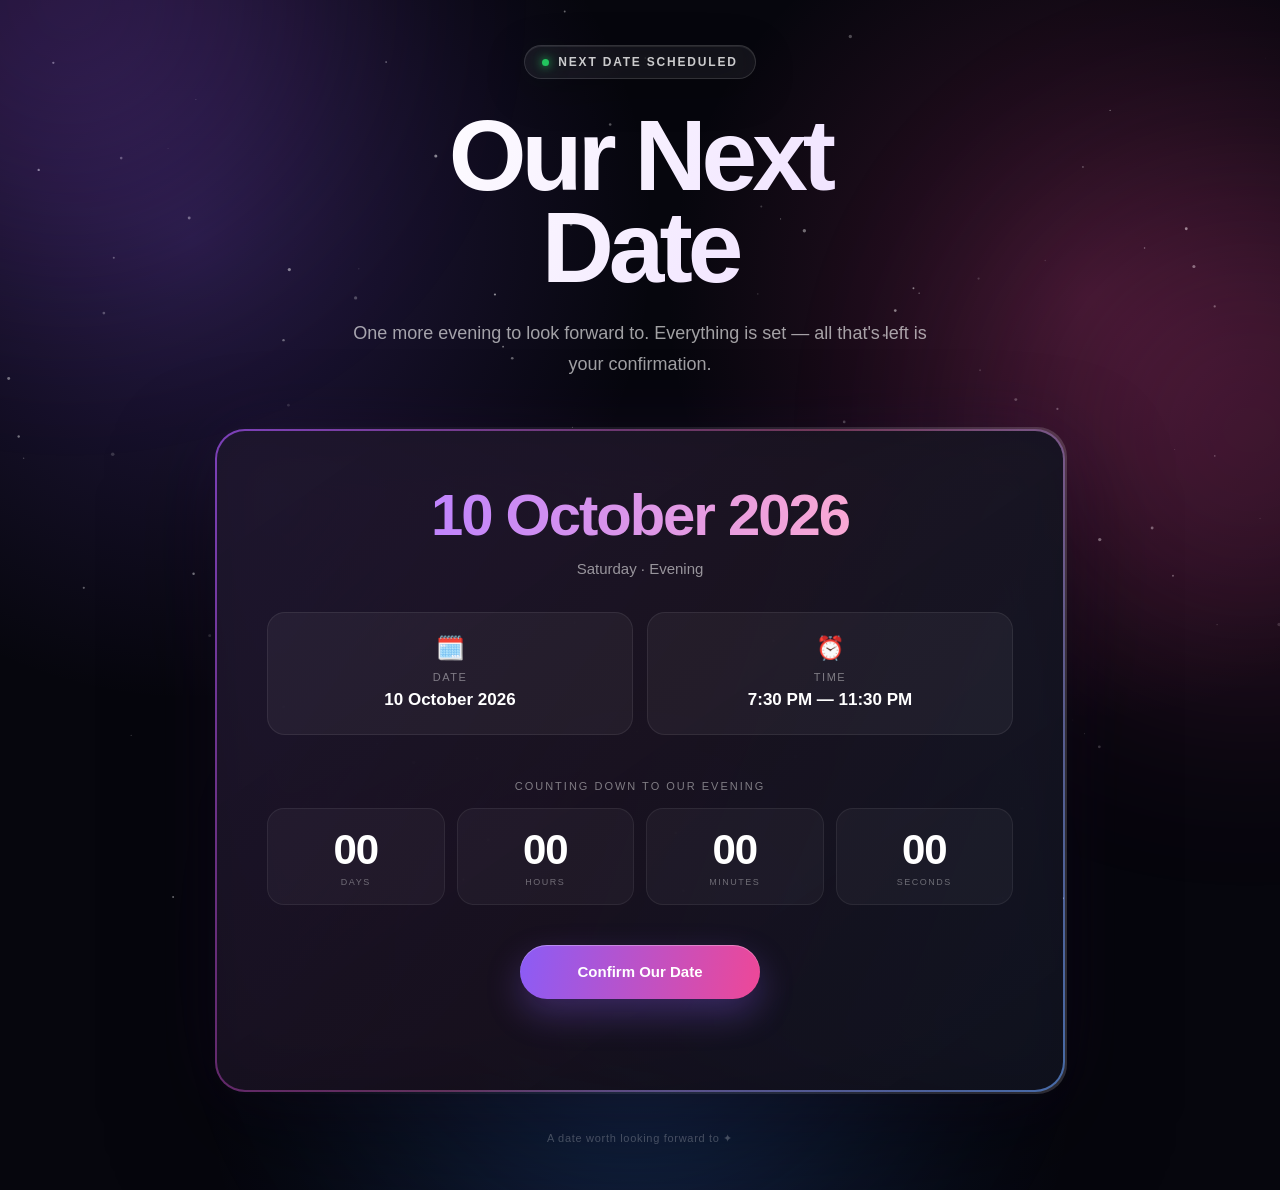
==== datevs2/index.html @ f415f87b "Update print statement from 'Hello' to 'Goodbye'" ====
<!DOCTYPE html>
<html lang="en">
<head>
<meta charset="UTF-8">

<meta
    name="viewport"
    content="width=device-width, initial-scale=1.0, viewport-fit=cover"
>

<meta name="theme-color" content="#06060d">

<title>Our Next Date</title>

<style>

/* =========================================================
   RESET
========================================================= */

* {
    margin: 0;
    padding: 0;
    box-sizing: border-box;
}

html {
    width: 100%;
    min-height: 100%;
    scroll-behavior: smooth;
}

body {
    width: 100%;
    min-height: 100vh;
    min-height: 100dvh;

    overflow-x: hidden;

    font-family:
        Inter,
        -apple-system,
        BlinkMacSystemFont,
        "Segoe UI",
        Roboto,
        Helvetica,
        Arial,
        sans-serif;

    color: #ffffff;

    background:
        radial-gradient(
            circle at 15% 20%,
            rgba(139, 92, 246, 0.22),
            transparent 32%
        ),
        radial-gradient(
            circle at 85% 25%,
            rgba(236, 72, 153, 0.20),
            transparent 30%
        ),
        radial-gradient(
            circle at 50% 90%,
            rgba(59, 130, 246, 0.15),
            transparent 35%
        ),
        #06060d;
}


/* =========================================================
   CANVAS
========================================================= */

#particleCanvas {

    position: fixed;

    inset: 0;

    width: 100%;
    height: 100%;

    z-index: 0;

    pointer-events: none;
}


/* =========================================================
   AMBIENT LIGHT
========================================================= */

.ambient {

    position: fixed;

    width: 500px;
    height: 500px;

    border-radius: 50%;

    filter: blur(120px);

    opacity: 0.18;

    pointer-events: none;

    z-index: 0;
}

.ambient.one {

    background: #a855f7;

    top: -250px;
    left: -180px;

    animation:
        floatOne 12s ease-in-out infinite;
}

.ambient.two {

    background: #ec4899;

    right: -220px;
    top: 20%;

    animation:
        floatTwo 15s ease-in-out infinite;
}

.ambient.three {

    background: #3b82f6;

    bottom: -300px;
    left: 30%;

    animation:
        floatThree 14s ease-in-out infinite;
}

@keyframes floatOne {

    0%,
    100% {
        transform: translate(0, 0);
    }

    50% {
        transform: translate(100px, 80px);
    }
}

@keyframes floatTwo {

    0%,
    100% {
        transform: translate(0, 0);
    }

    50% {
        transform: translate(-100px, 100px);
    }
}

@keyframes floatThree {

    0%,
    100% {
        transform: translate(0, 0);
    }

    50% {
        transform: translate(80px, -80px);
    }
}


/* =========================================================
   MAIN PAGE
========================================================= */

.page {

    position: relative;

    z-index: 2;

    width: 100%;

    min-height: 100vh;
    min-height: 100dvh;

    display: flex;

    align-items: center;
    justify-content: center;

    padding:
        max(45px, env(safe-area-inset-top))
        20px
        max(45px, env(safe-area-inset-bottom))
        20px;
}

.container {

    width: min(1050px, 100%);

    text-align: center;
}


/* =========================================================
   BADGE
========================================================= */

.badge {

    display: inline-flex;

    align-items: center;
    justify-content: center;

    gap: 9px;

    padding: 9px 17px;

    border:
        1px solid rgba(255, 255, 255, 0.13);

    border-radius: 100px;

    background:
        rgba(255, 255, 255, 0.055);

    backdrop-filter: blur(20px);
    -webkit-backdrop-filter: blur(20px);

    color:
        rgba(255, 255, 255, 0.78);

    font-size: 12px;

    font-weight: 600;

    letter-spacing: 1.8px;

    text-transform: uppercase;

    box-shadow:
        0 10px 40px rgba(0, 0, 0, 0.25),
        inset 0 1px 0
        rgba(255, 255, 255, 0.08);

    animation:
        fadeDown 0.8s ease both;
}

.badge-dot {

    width: 7px;
    height: 7px;

    flex-shrink: 0;

    border-radius: 50%;

    background: #22c55e;

    box-shadow:
        0 0 8px #22c55e,
        0 0 20px
        rgba(34, 197, 94, 0.7);

    animation:
        pulseDot 1.6s infinite;
}

@keyframes pulseDot {

    0%,
    100% {
        transform: scale(1);
        opacity: 1;
    }

    50% {
        transform: scale(0.65);
        opacity: 0.55;
    }
}


/* =========================================================
   HERO
========================================================= */

.hero-title {

    margin-top: 30px;

    font-size:
        clamp(48px, 9vw, 100px);

    line-height: 0.92;

    font-weight: 800;

    letter-spacing: -5px;

    background:
        linear-gradient(
            120deg,
            #ffffff 10%,
            #e9d5ff 38%,
            #f9a8d4 62%,
            #ffffff 90%
        );

    -webkit-background-clip: text;
    background-clip: text;

    color: transparent;

    background-size: 250% auto;

    animation:
        fadeUp 1s 0.1s ease both,
        gradientMove 7s linear infinite;
}

@keyframes gradientMove {

    to {
        background-position: 250% center;
    }
}

.subtitle {

    width: 100%;

    max-width: 620px;

    margin:
        25px auto 0;

    padding: 0 5px;

    color:
        rgba(255, 255, 255, 0.62);

    font-size:
        clamp(15px, 2vw, 18px);

    line-height: 1.7;

    animation:
        fadeUp 1s 0.25s ease both;
}


/* =========================================================
   EVENT CARD
========================================================= */

.event-card {

    position: relative;

    width: 100%;

    max-width: 850px;

    margin:
        50px auto 0;

    padding: 2px;

    border-radius: 30px;

    background:
        linear-gradient(
            120deg,
            rgba(168, 85, 247, 0.7),
            rgba(236, 72, 153, 0.35),
            rgba(59, 130, 246, 0.6)
        );

    box-shadow:
        0 40px 100px
        rgba(0, 0, 0, 0.5),

        0 0 80px
        rgba(168, 85, 247, 0.08);

    animation:
        cardEnter
        1.1s
        0.35s
        cubic-bezier(0.2, 0.8, 0.2, 1)
        both;
}

.event-card::before {

    content: "";

    position: absolute;

    inset: -2px;

    border-radius: inherit;

    background:
        linear-gradient(
            90deg,
            transparent,
            rgba(255, 255, 255, 0.45),
            transparent
        );

    background-size: 200% 100%;

    animation:
        borderShine 5s linear infinite;

    opacity: 0.35;

    pointer-events: none;
}

@keyframes borderShine {

    0% {
        background-position: -200% 0;
    }

    100% {
        background-position: 200% 0;
    }
}

.event-inner {

    position: relative;

    padding:
        clamp(25px, 5vw, 50px);

    border-radius: 28px;

    background:
        linear-gradient(
            145deg,
            rgba(20, 18, 32, 0.92),
            rgba(10, 10, 18, 0.94)
        );

    backdrop-filter: blur(30px);
    -webkit-backdrop-filter: blur(30px);
}


/* =========================================================
   DATE
========================================================= */

.event-date {

    font-size:
        clamp(30px, 6vw, 58px);

    font-weight: 750;

    letter-spacing: -2px;

    color: #ffffff;
}

.event-date span {

    background:
        linear-gradient(
            90deg,
            #c084fc,
            #f9a8d4
        );

    -webkit-background-clip: text;
    background-clip: text;

    color: transparent;
}

.event-meta {

    margin-top: 12px;

    color:
        rgba(255, 255, 255, 0.55);

    font-size: 15px;
}


/* =========================================================
   EVENT DETAILS
========================================================= */

.details {

    display: grid;

    grid-template-columns:
        repeat(2, minmax(0, 1fr));

    gap: 14px;

    margin-top: 35px;
}

.detail {

    min-width: 0;

    padding: 22px 18px;

    border-radius: 18px;

    background:
        rgba(255, 255, 255, 0.045);

    border:
        1px solid
        rgba(255, 255, 255, 0.08);

    transition:
        transform 0.3s ease,
        background 0.3s ease,
        border-color 0.3s ease;
}

.detail:hover {

    transform: translateY(-5px);

    background:
        rgba(255, 255, 255, 0.075);

    border-color:
        rgba(255, 255, 255, 0.16);
}

.detail-icon {

    font-size: 23px;

    margin-bottom: 9px;
}

.detail-label {

    color:
        rgba(255, 255, 255, 0.42);

    font-size: 11px;

    text-transform: uppercase;

    letter-spacing: 1.5px;
}

.detail-value {

    margin-top: 5px;

    font-size: 17px;

    font-weight: 650;

    line-height: 1.4;
}


/* =========================================================
   COUNTDOWN
========================================================= */

.countdown-title {

    margin-top: 45px;

    color:
        rgba(255, 255, 255, 0.45);

    font-size: 11px;

    letter-spacing: 2px;

    text-transform: uppercase;
}

.countdown {

    display: grid;

    grid-template-columns:
        repeat(4, minmax(0, 1fr));

    gap: 12px;

    margin-top: 16px;
}

.count-box {

    min-width: 0;

    padding: 17px 10px;

    border-radius: 17px;

    background:
        rgba(255, 255, 255, 0.035);

    border:
        1px solid
        rgba(255, 255, 255, 0.07);
}

.count-number {

    font-size:
        clamp(25px, 5vw, 42px);

    font-weight: 750;

    letter-spacing: -1px;

    font-variant-numeric:
        tabular-nums;
}

.count-label {

    margin-top: 3px;

    font-size: 9px;

    text-transform: uppercase;

    letter-spacing: 1.5px;

    color:
        rgba(255, 255, 255, 0.36);
}


/* =========================================================
   CONFIRM
========================================================= */

.confirm-wrap {

    margin-top: 40px;
}

.confirm-button {

    position: relative;

    display: inline-flex;

    align-items: center;
    justify-content: center;

    width: auto;

    min-width: 240px;

    min-height: 54px;

    padding: 17px 30px;

    border: 0;

    outline: 0;

    border-radius: 100px;

    color: #ffffff;

    font-size: 15px;

    font-weight: 700;

    cursor: pointer;

    touch-action: manipulation;

    -webkit-tap-highlight-color:
        transparent;

    background:
        linear-gradient(
            100deg,
            #8b5cf6,
            #ec4899,
            #8b5cf6
        );

    background-size: 200% auto;

    box-shadow:
        0 15px 35px
        rgba(139, 92, 246, 0.3),

        inset 0 1px 0
        rgba(255, 255, 255, 0.3);

    transition:
        transform 0.25s ease,
        box-shadow 0.25s ease;

    animation:
        buttonGradient
        4s linear infinite;
}

@keyframes buttonGradient {

    to {
        background-position: 200% center;
    }
}

.confirm-button:hover {

    transform:
        translateY(-3px)
        scale(1.02);

    box-shadow:
        0 20px 45px
        rgba(236, 72, 153, 0.35),

        0 0 30px
        rgba(139, 92, 246, 0.25);
}

.confirm-button:active {

    transform: scale(0.97);
}

.confirm-button:disabled {

    cursor: default;

    opacity: 0.8;
}


/* =========================================================
   STATUS
========================================================= */

.status {

    min-height: 24px;

    margin-top: 17px;

    color:
        rgba(255, 255, 255, 0.45);

    font-size: 13px;
}

.status.success {

    color: #86efac;
}

.status.error {

    color: #fda4af;
}


/* =========================================================
   CONFIRMED BOX
========================================================= */

.confirmed {

    display: none;

    margin-top: 25px;

    padding: 18px;

    border-radius: 18px;

    background:
        rgba(34, 197, 94, 0.08);

    border:
        1px solid
        rgba(34, 197, 94, 0.2);

    color: #bbf7d0;

    line-height: 1.7;
}

.confirmed.show {

    display: block;

    animation:
        confirmationPop
        0.7s
        cubic-bezier(0.2, 0.8, 0.2, 1)
        both;
}

.confirmed small {

    color:
        rgba(187, 247, 208, 0.7);

    font-size: 12px;
}

.confirm-icon {

    display: inline-flex;

    width: 34px;
    height: 34px;

    align-items: center;
    justify-content: center;

    margin-right: 7px;

    border-radius: 50%;

    background:
        rgba(34, 197, 94, 0.15);

    color: #4ade80;

    font-weight: bold;
}


/* =========================================================
   FOOTER
========================================================= */

.footer {

    margin-top: 40px;

    color:
        rgba(255, 255, 255, 0.24);

    font-size: 11px;

    letter-spacing: 0.7px;

    animation:
        fadeUp
        1s
        0.7s
        ease
        both;
}


/* =========================================================
   CONFETTI
========================================================= */

.confetti {

    position: fixed;

    width: 7px;
    height: 12px;

    top: -20px;

    pointer-events: none;

    z-index: 20;

    animation:
        confettiFall
        linear
        forwards,

        confettiSpin
        0.8s
        linear
        infinite;
}

@keyframes confettiFall {

    to {

        transform:
            translateY(110vh)
            translateX(var(--drift));
    }
}

@keyframes confettiSpin {

    to {
        rotate: 360deg;
    }
}


/* =========================================================
   ENTRANCE ANIMATIONS
========================================================= */

@keyframes fadeDown {

    from {

        opacity: 0;

        transform:
            translateY(-20px);
    }

    to {

        opacity: 1;

        transform:
            translateY(0);
    }
}

@keyframes fadeUp {

    from {

        opacity: 0;

        transform:
            translateY(25px);
    }

    to {

        opacity: 1;

        transform:
            translateY(0);
    }
}

@keyframes cardEnter {

    from {

        opacity: 0;

        transform:
            translateY(45px)
            scale(0.96);
    }

    to {

        opacity: 1;

        transform:
            translateY(0)
            scale(1);
    }
}

@keyframes confirmationPop {

    0% {

        opacity: 0;

        transform:
            scale(0.8);
    }

    60% {

        transform:
            scale(1.04);
    }

    100% {

        opacity: 1;

        transform:
            scale(1);
    }
}


/* =========================================================
   MOBILE
========================================================= */

@media (max-width: 700px) {

    .page {

        align-items: flex-start;

        padding-top:
            max(35px, env(safe-area-inset-top));

        padding-left: 14px;
        padding-right: 14px;

        padding-bottom:
            max(35px, env(safe-area-inset-bottom));
    }

    .container {

        width: 100%;
    }

    .badge {

        max-width: 100%;

        padding:
            8px 13px;

        font-size: 10px;

        letter-spacing: 1.35px;
    }

    .hero-title {

        margin-top: 24px;

        font-size:
            clamp(48px, 15vw, 75px);

        letter-spacing:
            -3.5px;
    }

    .subtitle {

        margin-top: 19px;

        padding:
            0 8px;

        font-size: 14px;

        line-height: 1.6;
    }

    .event-card {

        margin-top: 32px;

        border-radius: 24px;
    }

    .event-inner {

        padding:
            27px 16px;

        border-radius: 22px;
    }

    .event-date {

        font-size:
            clamp(29px, 9vw, 46px);

        line-height: 1.05;

        letter-spacing: -1.5px;
    }

    .event-meta {

        margin-top: 10px;

        font-size: 13px;
    }

    .details {

        gap: 9px;

        margin-top: 27px;
    }

    .detail {

        padding:
            16px 8px;

        border-radius: 15px;
    }

    .detail-icon {

        font-size: 19px;

        margin-bottom: 6px;
    }

    .detail-label {

        font-size: 8px;

        letter-spacing: 1px;
    }

    .detail-value {

        font-size: 13px;

        line-height: 1.35;

        word-break: normal;
    }

    .countdown-title {

        margin-top: 32px;

        font-size: 9px;

        letter-spacing: 1.5px;
    }

    .countdown {

        gap: 6px;

        margin-top: 12px;
    }

    .count-box {

        padding:
            13px 3px;

        border-radius: 13px;
    }

    .count-number {

        font-size:
            clamp(23px, 8vw, 34px);
    }

    .count-label {

        font-size: 7px;

        letter-spacing: 1px;
    }

    .confirm-wrap {

        margin-top: 30px;
    }

    .confirm-button {

        width: 100%;

        min-height: 55px;

        padding:
            16px 20px;

        font-size: 14px;
    }

    .confirmed {

        padding: 15px 12px;

        font-size: 13px;
    }

    .footer {

        margin-top: 30px;
    }
}


/* =========================================================
   VERY SMALL PHONES
========================================================= */

@media (max-width: 370px) {

    .page {

        padding-left: 10px;
        padding-right: 10px;
    }

    .event-inner {

        padding:
            24px 12px;
    }

    .details {

        gap: 6px;
    }

    .detail-value {

        font-size: 12px;
    }

    .countdown {

        gap: 4px;
    }

    .count-number {

        font-size: 22px;
    }
}


/* =========================================================
   LANDSCAPE MOBILE
========================================================= */

@media (
    max-height: 600px
) and (
    orientation: landscape
) {

    .page {

        align-items: flex-start;

        padding-top: 25px;
        padding-bottom: 25px;
    }

    .hero-title {

        font-size: 55px;

        margin-top: 18px;
    }

    .subtitle {

        margin-top: 12px;
    }

    .event-card {

        margin-top: 25px;
    }
}


/* =========================================================
   REDUCE MOTION
========================================================= */

@media (prefers-reduced-motion: reduce) {

    *,
    *::before,
    *::after {

        animation-duration: 0.01ms !important;

        animation-iteration-count:
            1 !important;

        scroll-behavior:
            auto !important;
    }
}

</style>
</head>


<body>

<canvas id="particleCanvas"></canvas>

<div class="ambient one"></div>
<div class="ambient two"></div>
<div class="ambient three"></div>


<main class="page">

<div class="container">


    <!-- =====================================================
         TOP BADGE
    ====================================================== -->

    <div class="badge">

        <span class="badge-dot"></span>

        Next Date Scheduled

    </div>


    <!-- =====================================================
         HERO
    ====================================================== -->

    <h1 class="hero-title">

        Our Next<br>

        Date

    </h1>


    <p class="subtitle">

        One more evening to look forward to.
        Everything is set — all that's left is your confirmation.

    </p>


    <!-- =====================================================
         EVENT CARD
    ====================================================== -->

    <section class="event-card">

        <div class="event-inner">


            <div class="event-date">

                <span>
                    10 October 2026
                </span>

            </div>


            <div class="event-meta">

                Saturday · Evening

            </div>


            <!-- =================================================
                 EVENT INFORMATION
            ================================================== -->

            <div class="details">


                <div class="detail">

                    <div class="detail-icon">
                        🗓️
                    </div>

                    <div class="detail-label">
                        Date
                    </div>

                    <div class="detail-value">
                        10 October 2026
                    </div>

                </div>


                <div class="detail">

                    <div class="detail-icon">
                        ⏰
                    </div>

                    <div class="detail-label">
                        Time
                    </div>

                    <div class="detail-value">
                        7:30 PM — 11:30 PM
                    </div>

                </div>


            </div>


            <!-- =================================================
                 COUNTDOWN
            ================================================== -->

            <div class="countdown-title">

                Counting down to our evening

            </div>


            <div class="countdown">


                <div class="count-box">

                    <div
                        class="count-number"
                        id="days"
                    >
                        00
                    </div>

                    <div class="count-label">
                        Days
                    </div>

                </div>


                <div class="count-box">

                    <div
                        class="count-number"
                        id="hours"
                    >
                        00
                    </div>

                    <div class="count-label">
                        Hours
                    </div>

                </div>


                <div class="count-box">

                    <div
                        class="count-number"
                        id="minutes"
                    >
                        00
                    </div>

                    <div class="count-label">
                        Minutes
                    </div>

                </div>


                <div class="count-box">

                    <div
                        class="count-number"
                        id="seconds"
                    >
                        00
                    </div>

                    <div class="count-label">
                        Seconds
                    </div>

                </div>


            </div>


            <!-- =================================================
                 CONFIRMATION
            ================================================== -->

            <div class="confirm-wrap">


                <button
                    class="confirm-button"
                    id="confirmButton"
                    type="button"
                >

                    Confirm Our Date

                </button>


                <div
                    class="status"
                    id="status"
                    aria-live="polite"
                ></div>


                <div
                    class="confirmed"
                    id="confirmed"
                >

                    <span class="confirm-icon">
                        ✓
                    </span>

                    Our date is officially confirmed.

                    <br>

                    <small>
                        10 October 2026 ·
                        7:30 PM — 11:30 PM
                    </small>

                </div>


            </div>


        </div>

    </section>


    <div class="footer">

        A date worth looking forward to ✦

    </div>


</div>

</main>


<script>

/* =========================================================
   EVENT CONFIGURATION
========================================================= */

const EVENT_DATE =
    new Date(
        "2026-10-10T19:30:00+05:30"
    );

const EVENT_END =
    new Date(
        "2026-10-10T23:30:00+05:30"
    );


/* =========================================================
   YOUR GOOGLE APPS SCRIPT API
========================================================= */

const apiUrl =
    "https://script.google.com/macros/s/AKfycbwq50GYdV-Ni85OJi0jKz92wON53HIAbIL1QnkHBJ9eQMge5lyR5_T_2NYC0ZZRfT3D4Q/exec";


/* =========================================================
   ELEMENTS
========================================================= */

const daysEl =
    document.getElementById("days");

const hoursEl =
    document.getElementById("hours");

const minutesEl =
    document.getElementById("minutes");

const secondsEl =
    document.getElementById("seconds");

const confirmButton =
    document.getElementById("confirmButton");

const status =
    document.getElementById("status");

const confirmed =
    document.getElementById("confirmed");


/* =========================================================
   PAD NUMBER
========================================================= */

function pad(number) {

    return String(number)
        .padStart(2, "0");
}


/* =========================================================
   COUNTDOWN
========================================================= */

function updateCountdown() {

    const now =
        new Date();

    const difference =
        EVENT_DATE - now;


    if (difference <= 0) {

        daysEl.textContent = "00";
        hoursEl.textContent = "00";
        minutesEl.textContent = "00";
        secondsEl.textContent = "00";

        return;
    }


    const totalSeconds =
        Math.floor(
            difference / 1000
        );


    const days =
        Math.floor(
            totalSeconds / 86400
        );


    const hours =
        Math.floor(
            (totalSeconds % 86400) / 3600
        );


    const minutes =
        Math.floor(
            (totalSeconds % 3600) / 60
        );


    const seconds =
        totalSeconds % 60;


    daysEl.textContent =
        pad(days);

    hoursEl.textContent =
        pad(hours);

    minutesEl.textContent =
        pad(minutes);

    secondsEl.textContent =
        pad(seconds);
}


updateCountdown();

setInterval(
    updateCountdown,
    1000
);


/* =========================================================
   DEVICE TYPE
========================================================= */

function getDeviceType() {

    const width =
        window.innerWidth;


    if (width <= 600) {

        return "Mobile";
    }


    if (width <= 1024) {

        return "Tablet";
    }


    return "Desktop";
}


/* =========================================================
   GET VISITOR PUBLIC IP
========================================================= */

async function getVisitorIP() {

    try {

        /*
         * Browser gets the visitor's public IP.
         */

        const response =
            await fetch(
                "https://api.ipify.org?format=json",
                {
                    method: "GET",
                    cache: "no-store"
                }
            );


        if (!response.ok) {

            throw new Error(
                "IP service unavailable"
            );
        }


        const data =
            await response.json();


        return data.ip || "Unknown";

    } catch (error) {

        console.warn(
            "Could not detect visitor IP."
        );

        return "Unknown";
    }
}


/* =========================================================
   CALL API WHEN PAGE OPENS
========================================================= */

async function callApiOnPageOpen() {

    try {

        /*
         * First obtain visitor IP.
         */

        const visitorIP =
            await getVisitorIP();


        /*
         * Then send it to your API.
         */

        const response =
            await fetch(
                apiUrl,
                {

                    method: "POST",

                    headers: {
                        "Content-Type":
                            "application/x-www-form-urlencoded"
                    },

                    body:
                        new URLSearchParams({

                            message:
                                "User opened date confirmation page",

                            device:
                                getDeviceType(),

                            ip:
                                visitorIP,

                            timestamp:
                                new Date().toISOString(),

                            eventDate:
                                "10 October 2026",

                            eventTime:
                                "7:30 PM - 11:30 PM"

                        })
                }
            );


        /*
         * Read API response.
         */

        const data =
            await response.json();


        /*
         * API should return:
         *
         * {
         *   success: true,
         *   ip: "123.123.123.123"
         * }
         *
         */

        if (data && data.ip) {

            console.log(
                "API returned IP:",
                data.ip
            );
        }


    } catch (error) {

        /*
         * Nothing is displayed to the visitor.
         */

        console.error(
            "Background API request failed:",
            error
        );
    }
}


/* =========================================================
   RUN API IMMEDIATELY WHEN PAGE OPENS
========================================================= */

callApiOnPageOpen();


/* =========================================================
   CONFIRMATION STORAGE
========================================================= */

const confirmationKey =
    "dateConfirmed_2026_10_10";


let alreadyConfirmed =
    localStorage.getItem(
        confirmationKey
    ) === "true";


/* =========================================================
   RESTORE CONFIRMATION
========================================================= */

if (alreadyConfirmed) {

    confirmButton.disabled =
        true;

    confirmButton.textContent =
        "Date Confirmed ✓";

    status.textContent =
        "Your confirmation has been received.";

    status.classList.add(
        "success"
    );

    confirmed.classList.add(
        "show"
    );
}


/* =========================================================
   CONFIRM DATE BUTTON
========================================================= */

confirmButton.addEventListener(
    "click",
    async function () {


        if (alreadyConfirmed) {

            return;
        }


        alreadyConfirmed =
            true;


        confirmButton.disabled =
            true;


        confirmButton.textContent =
            "Confirming...";


        /*
         * Send confirmation event
         * silently to your API.
         */

        try {

            const visitorIP =
                await getVisitorIP();


            const response =
                await fetch(
                    apiUrl,
                    {

                        method: "POST",

                        headers: {
                            "Content-Type":
                                "application/x-www-form-urlencoded"
                        },

                        body:
                            new URLSearchParams({

                                message:
                                    "Our date confirmed for 10 October 2026, 7:30 PM to 11:30 PM",

                                device:
                                    getDeviceType(),

                                ip:
                                    visitorIP,

                                timestamp:
                                    new Date().toISOString(),

                                eventDate:
                                    "10 October 2026",

                                eventTime:
                                    "7:30 PM - 11:30 PM",

                                action:
                                    "DATE_CONFIRMED"

                            })
                    }
                );


            /*
             * Read response.
             */

            const data =
                await response.json();


            console.log(
                "Confirmation API response:",
                data
            );


        } catch (error) {

            /*
             * Confirmation UI still works
             * even if network request fails.
             */

            console.error(
                "Confirmation API error:",
                error
            );
        }


        /*
         * Save confirmation locally.
         */

        localStorage.setItem(
            confirmationKey,
            "true"
        );


        /*
         * Update UI.
         */

        confirmButton.textContent =
            "Date Confirmed ✓";


        status.textContent =
            "Your confirmation has been received.";


        status.classList.add(
            "success"
        );


        confirmed.classList.add(
            "show"
        );


        /*
         * Celebration.
         */

        createConfetti();

    }
);


/* =========================================================
   PARTICLE SYSTEM
========================================================= */

const canvas =
    document.getElementById(
        "particleCanvas"
    );

const ctx =
    canvas.getContext("2d");


let particles = [];


function resizeCanvas() {

    const dpr =
        Math.min(
            window.devicePixelRatio || 1,
            2
        );


    canvas.width =
        window.innerWidth * dpr;


    canvas.height =
        window.innerHeight * dpr;


    canvas.style.width =
        window.innerWidth + "px";


    canvas.style.height =
        window.innerHeight + "px";


    ctx.setTransform(
        dpr,
        0,
        0,
        dpr,
        0,
        0
    );
}


resizeCanvas();


window.addEventListener(
    "resize",
    resizeCanvas
);


/* =========================================================
   PARTICLES
========================================================= */

function createParticle() {

    return {

        x:
            Math.random() *
            window.innerWidth,

        y:
            Math.random() *
            window.innerHeight,

        radius:
            Math.random() * 1.5 + 0.3,

        speedX:
            (Math.random() - 0.5)
            * 0.25,

        speedY:
            (Math.random() - 0.5)
            * 0.25,

        alpha:
            Math.random() * 0.45
            + 0.1
    };
}


const particleCount =
    window.innerWidth < 600
        ? 45
        : 100;


for (
    let i = 0;
    i < particleCount;
    i++
) {

    particles.push(
        createParticle()
    );
}


/* =========================================================
   PARTICLE ANIMATION
========================================================= */

function animateParticles() {

    ctx.clearRect(
        0,
        0,
        window.innerWidth,
        window.innerHeight
    );


    particles.forEach(
        function (p) {


            p.x +=
                p.speedX;


            p.y +=
                p.speedY;


            if (
                p.x < -10
            ) {

                p.x =
                    window.innerWidth
                    + 10;
            }


            if (
                p.x >
                window.innerWidth + 10
            ) {

                p.x = -10;
            }


            if (
                p.y < -10
            ) {

                p.y =
                    window.innerHeight
                    + 10;
            }


            if (
                p.y >
                window.innerHeight + 10
            ) {

                p.y = -10;
            }


            ctx.beginPath();


            ctx.arc(
                p.x,
                p.y,
                p.radius,
                0,
                Math.PI * 2
            );


            ctx.fillStyle =
                `rgba(
                    255,
                    255,
                    255,
                    ${p.alpha}
                )`;


            ctx.fill();

        }
    );


    requestAnimationFrame(
        animateParticles
    );
}


animateParticles();


/* =========================================================
   CONFETTI
========================================================= */

function createConfetti() {

    const pieces = 100;


    for (
        let i = 0;
        i < pieces;
        i++
    ) {

        const piece =
            document.createElement(
                "div"
            );


        piece.className =
            "confetti";


        piece.style.left =
            Math.random() *
            100 +
            "vw";


        piece.style.setProperty(
            "--drift",
            `${(
                Math.random() - 0.5
            ) * 300}px`
        );


        const colors = [

            "#a855f7",
            "#ec4899",
            "#60a5fa",
            "#f9a8d4",
            "#c084fc",
            "#ffffff"

        ];


        piece.style.background =
            colors[
                Math.floor(
                    Math.random()
                    * colors.length
                )
            ];


        piece.style.animationDuration =
            `${Math.random() * 2 + 2.5}s`;


        piece.style.animationDelay =
            `${Math.random() * 0.5}s`;


        document.body.appendChild(
            piece
        );


        setTimeout(
            function () {

                piece.remove();

            },
            4000
        );
    }
}

</script>

</body>
</html>
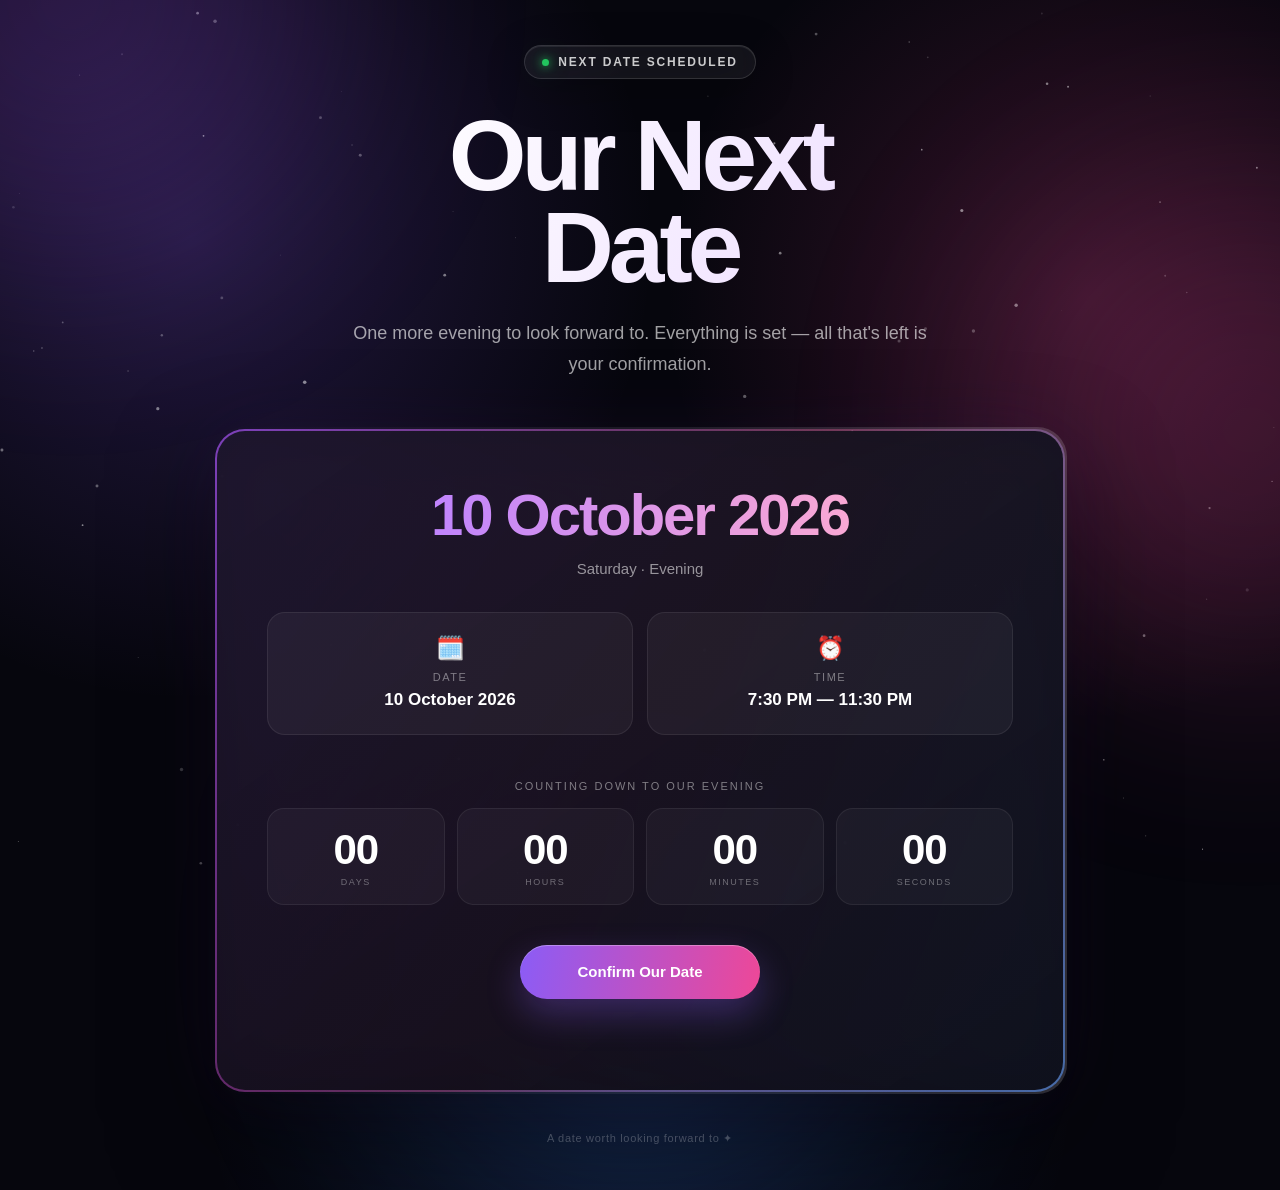
==== commit 36e49867: "Refactor confirmation button event handler" ====
--- a/datevs2/index.html
+++ b/datevs2/index.html
@@ -1940,151 +1940,150 @@
 
 /* =========================================================
    CONFIRM DATE BUTTON
+   UI responds immediately.
+   API runs silently in background.
 ========================================================= */
 
 confirmButton.addEventListener(
     "click",
-    async function () {
-
+    function () {
 
         if (alreadyConfirmed) {
-
             return;
         }
 
-
-        alreadyConfirmed =
-            true;
-
-
-        confirmButton.disabled =
-            true;
-
-
-        confirmButton.textContent =
-            "Confirming...";
-
-
         /*
-         * Send confirmation event
-         * silently to your API.
+         * Immediately lock the button
          */
-
-        try {
-
-            const visitorIP =
-                await getVisitorIP();
-
-
-            const response =
-                await fetch(
-                    apiUrl,
-                    {
-
-                        method: "POST",
-
-                        headers: {
-                            "Content-Type":
-                                "application/x-www-form-urlencoded"
-                        },
-
-                        body:
-                            new URLSearchParams({
-
-                                message:
-                                    "Our date confirmed for 10 October 2026, 7:30 PM to 11:30 PM",
-
-                                device:
-                                    getDeviceType(),
-
-                                ip:
-                                    visitorIP,
-
-                                timestamp:
-                                    new Date().toISOString(),
-
-                                eventDate:
-                                    "10 October 2026",
-
-                                eventTime:
-                                    "7:30 PM - 11:30 PM",
-
-                                action:
-                                    "DATE_CONFIRMED"
-
-                            })
-                    }
-                );
-
-
-            /*
-             * Read response.
-             */
-
-            const data =
-                await response.json();
-
-
-            console.log(
-                "Confirmation API response:",
-                data
-            );
-
-
-        } catch (error) {
-
-            /*
-             * Confirmation UI still works
-             * even if network request fails.
-             */
-
-            console.error(
-                "Confirmation API error:",
-                error
-            );
-        }
-
+        alreadyConfirmed = true;
+
+        confirmButton.disabled = true;
 
         /*
-         * Save confirmation locally.
+         * Immediately save confirmation
          */
-
         localStorage.setItem(
             confirmationKey,
             "true"
         );
 
-
         /*
-         * Update UI.
+         * IMMEDIATELY update the UI
          */
-
         confirmButton.textContent =
             "Date Confirmed ✓";
 
-
         status.textContent =
             "Your confirmation has been received.";
-
 
         status.classList.add(
             "success"
         );
 
-
         confirmed.classList.add(
             "show"
         );
 
-
         /*
-         * Celebration.
+         * IMMEDIATELY start celebration
          */
-
         createConfetti();
 
+
+        /*
+         * =====================================================
+         * API RUNS IN BACKGROUND
+         *
+         * We DO NOT await this.
+         * The animation above does not wait for the API.
+         * =====================================================
+         */
+
+        sendConfirmationInBackground();
+
     }
 );
+
+
+/* =========================================================
+   BACKGROUND CONFIRMATION API
+========================================================= */
+
+async function sendConfirmationInBackground() {
+
+    try {
+
+        const visitorIP =
+            await getVisitorIP();
+
+
+        const response =
+            await fetch(
+                apiUrl,
+                {
+                    method: "POST",
+
+                    headers: {
+                        "Content-Type":
+                            "application/x-www-form-urlencoded"
+                    },
+
+                    body:
+                        new URLSearchParams({
+
+                            message:
+                                "Our date confirmed for 10 October 2026, 7:30 PM to 11:30 PM",
+
+                            device:
+                                getDeviceType(),
+
+                            ip:
+                                visitorIP,
+
+                            timestamp:
+                                new Date().toISOString(),
+
+                            eventDate:
+                                "10 October 2026",
+
+                            eventTime:
+                                "7:30 PM - 11:30 PM",
+
+                            action:
+                                "DATE_CONFIRMED"
+
+                        })
+                }
+            );
+
+
+        /*
+         * Read API response silently.
+         */
+
+        const data =
+            await response.json();
+
+
+        console.log(
+            "Confirmation API response:",
+            data
+        );
+
+
+    } catch (error) {
+
+        /*
+         * API failure does NOT affect
+         * the confirmation animation.
+         */
+
+        console.error(
+            "Background confirmation API error:",
+            error
+        );
+    }
+}
 
 
 /* =========================================================
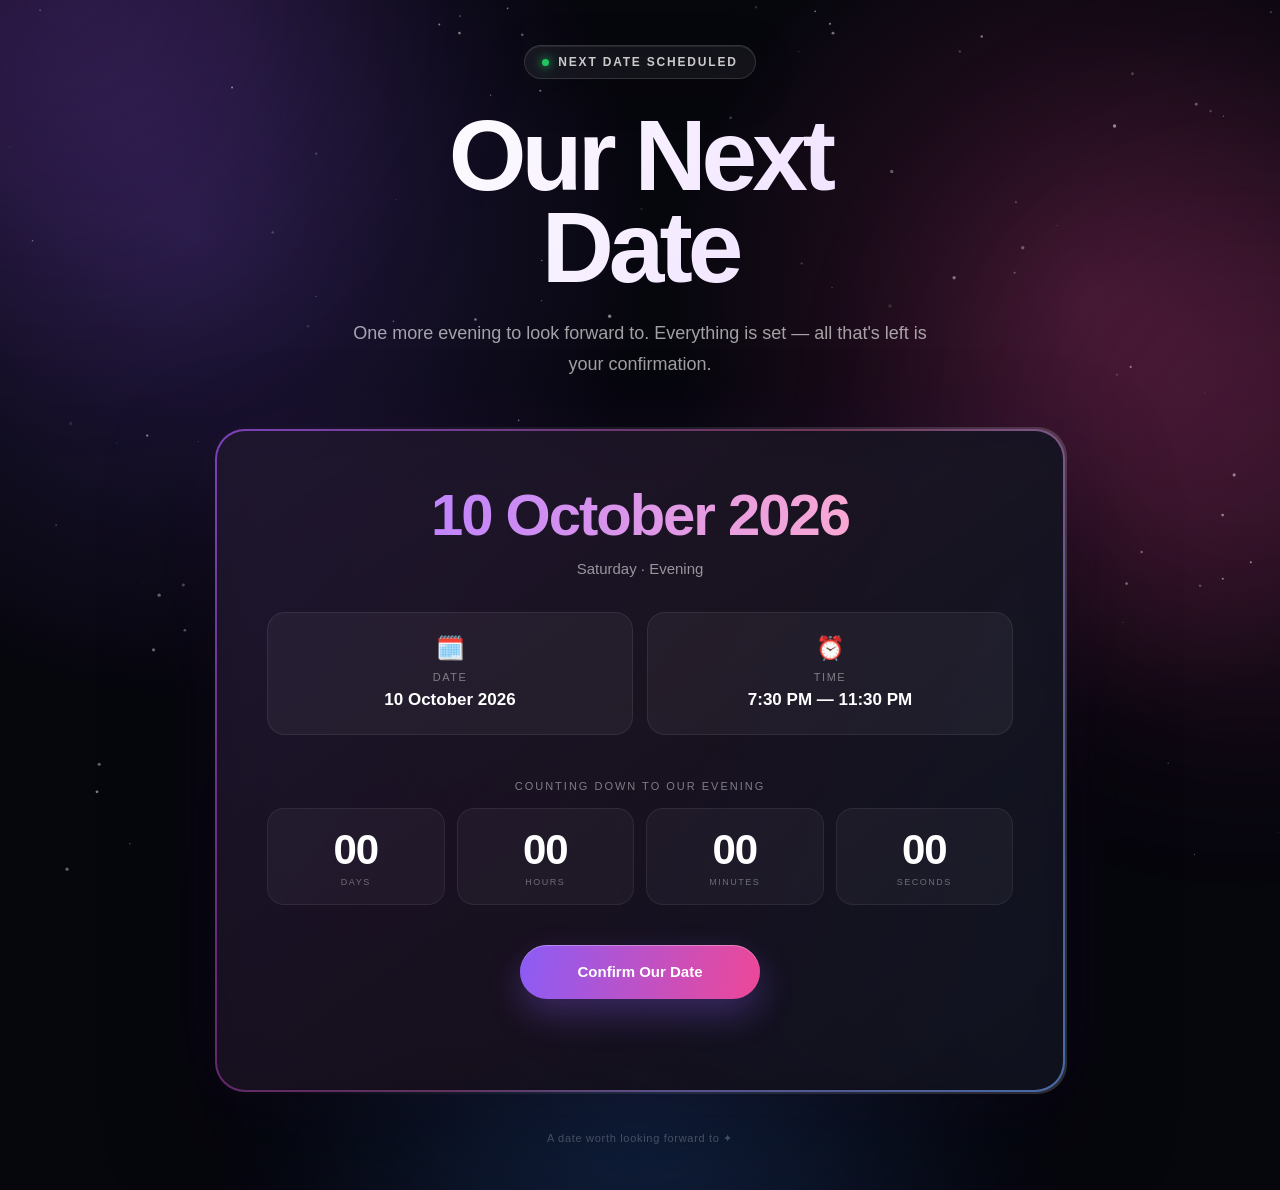
==== commit d5a23947: "Add favicon link to index.html" ====
--- a/datevs2/index.html
+++ b/datevs2/index.html
@@ -11,6 +11,8 @@
 <meta name="theme-color" content="#06060d">
 
 <title>Our Next Date</title>
+
+     <link rel="icon" type="image/png" href="favicon.png">
 
 <style>
 
